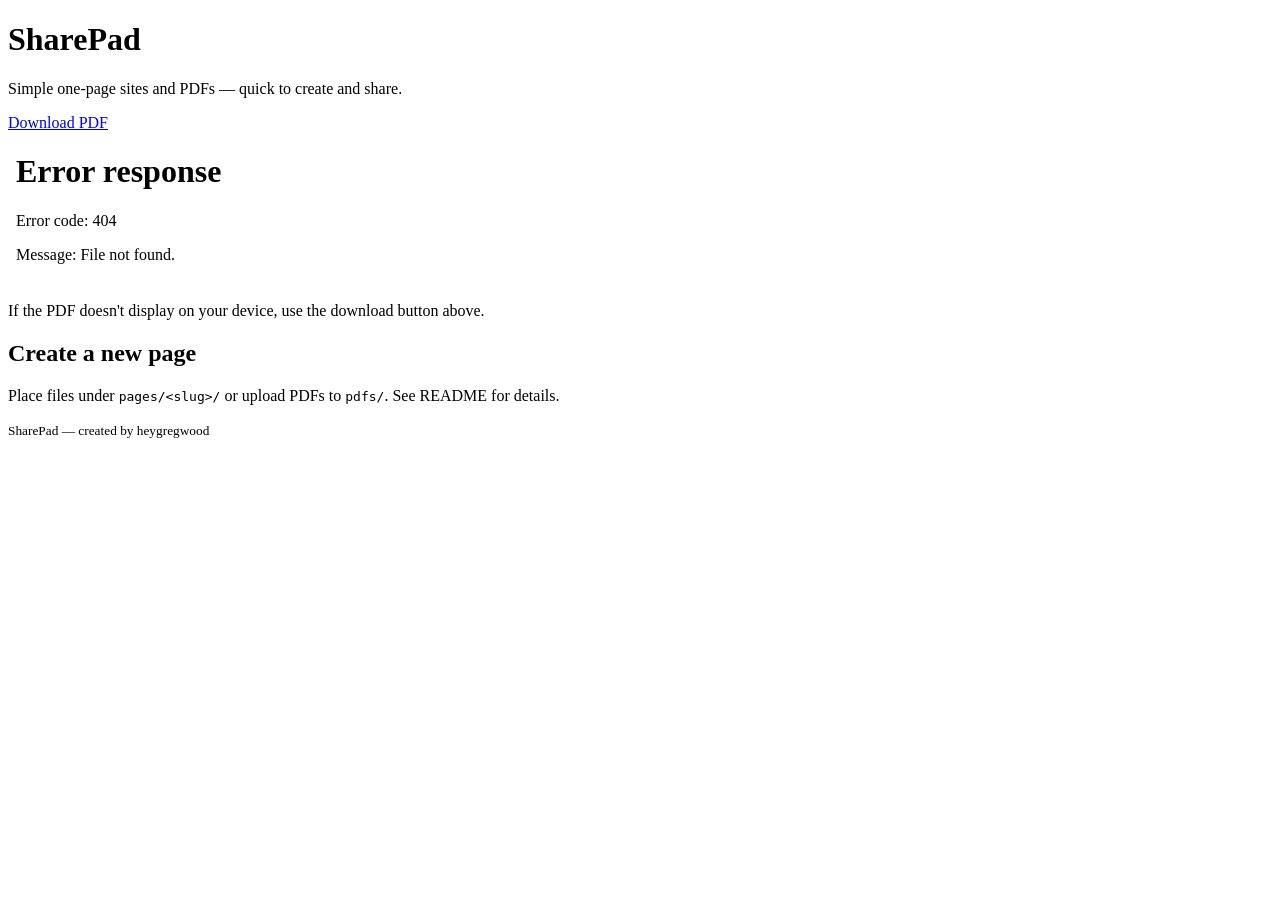
==== index.html @ 70a42d5b "Add initial HTML structure for SharePad" ====
<!doctype html>
<html lang="en">
<head>
  <meta charset="utf-8" />
  <meta name="viewport" content="width=device-width,initial-scale=1" />
  <title>SharePad — quick pages</title>
  <link rel="stylesheet" href="styles.css" />
</head>
<body>
  <header class="site-header">
    <h1>SharePad</h1>
    <p class="subtitle">Simple one‑page sites and PDFs — quick to create and share.</p>
  </header>

  <main class="content">
    <section class="pdf-preview">
      <a class="download-btn" href="pdfs/family-things-to-do.pdf" download>Download PDF</a>
      <div class="iframe-wrap">
        <iframe src="pdfs/family-things-to-do.pdf" title="PDF preview" frameborder="0"></iframe>
      </div>
      <p class="note">If the PDF doesn't display on your device, use the download button above.</p>
    </section>

    <section class="quick-links">
      <h2>Create a new page</h2>
      <p>Place files under <code>pages/&lt;slug&gt;/</code> or upload PDFs to <code>pdfs/</code>. See README for details.</p>
    </section>
  </main>

  <footer class="site-footer">
    <small>SharePad — created by heygregwood</small>
  </footer>
</body>
</html>
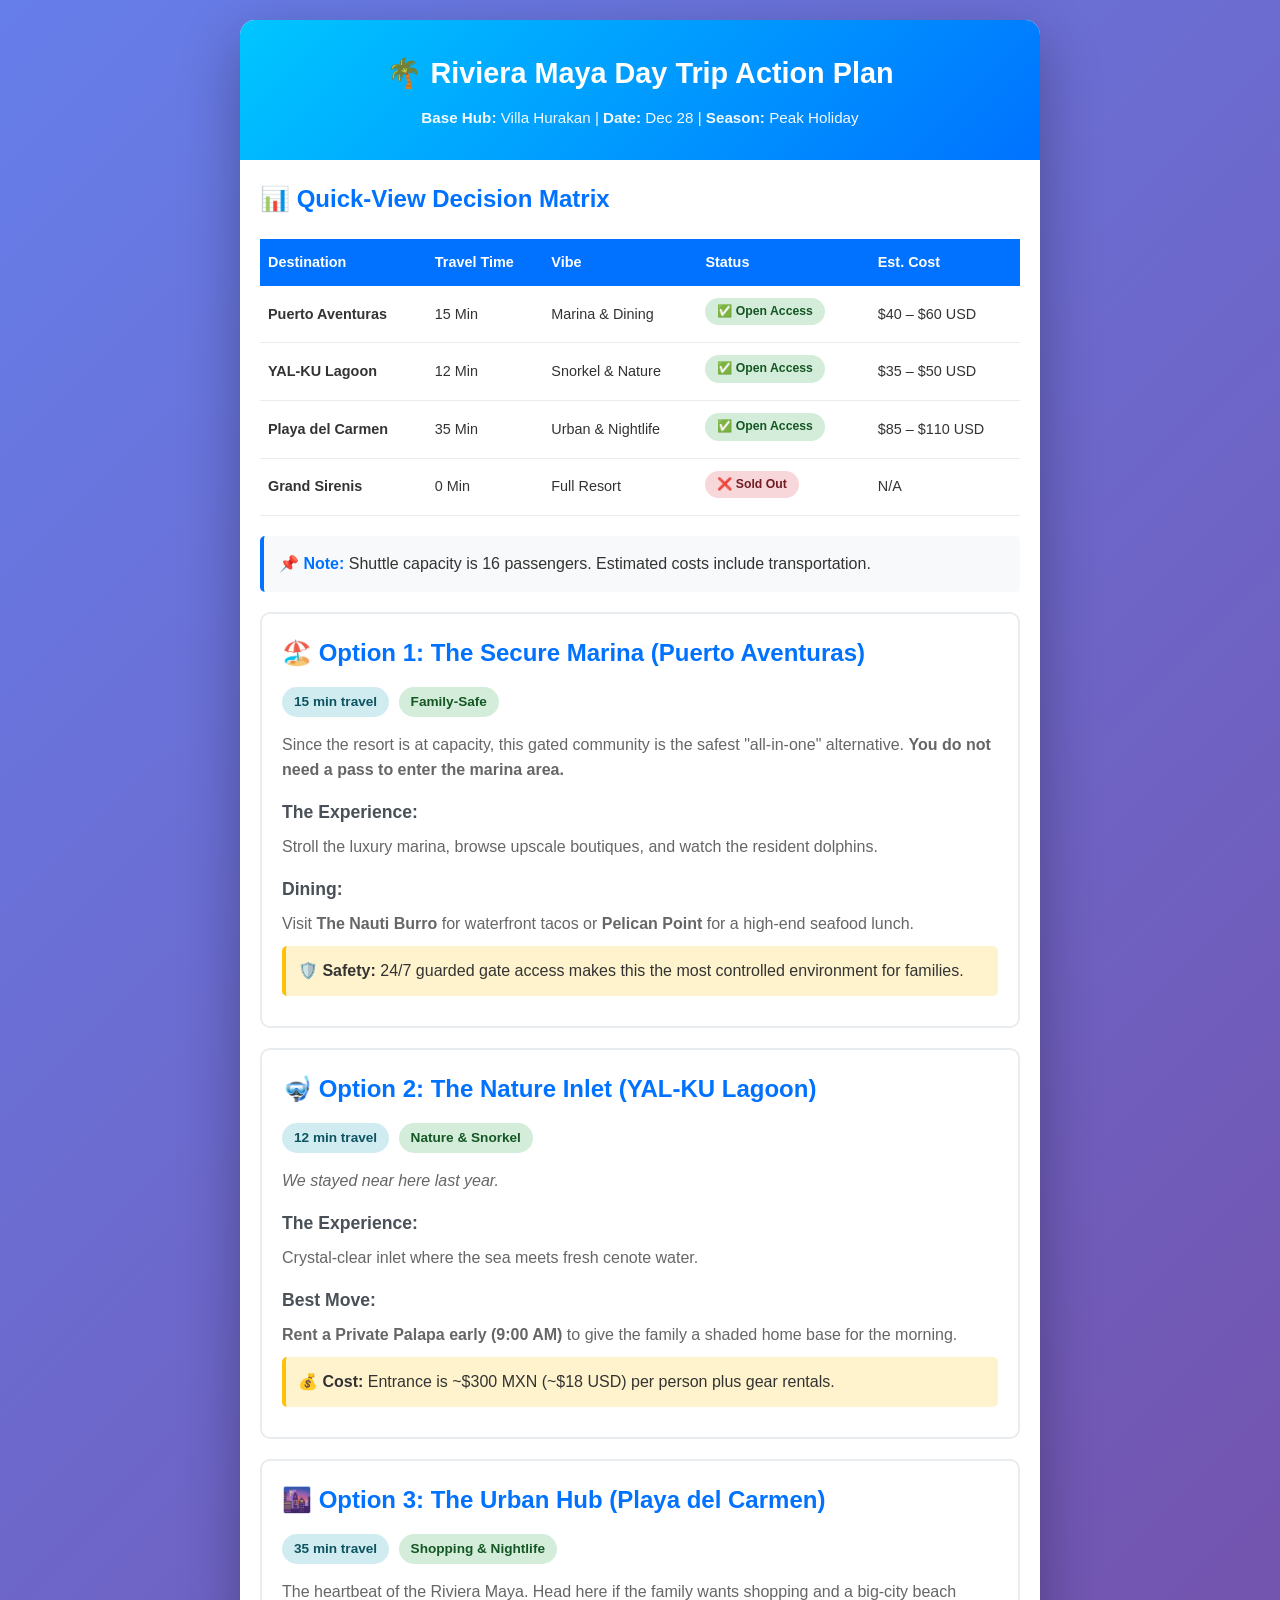
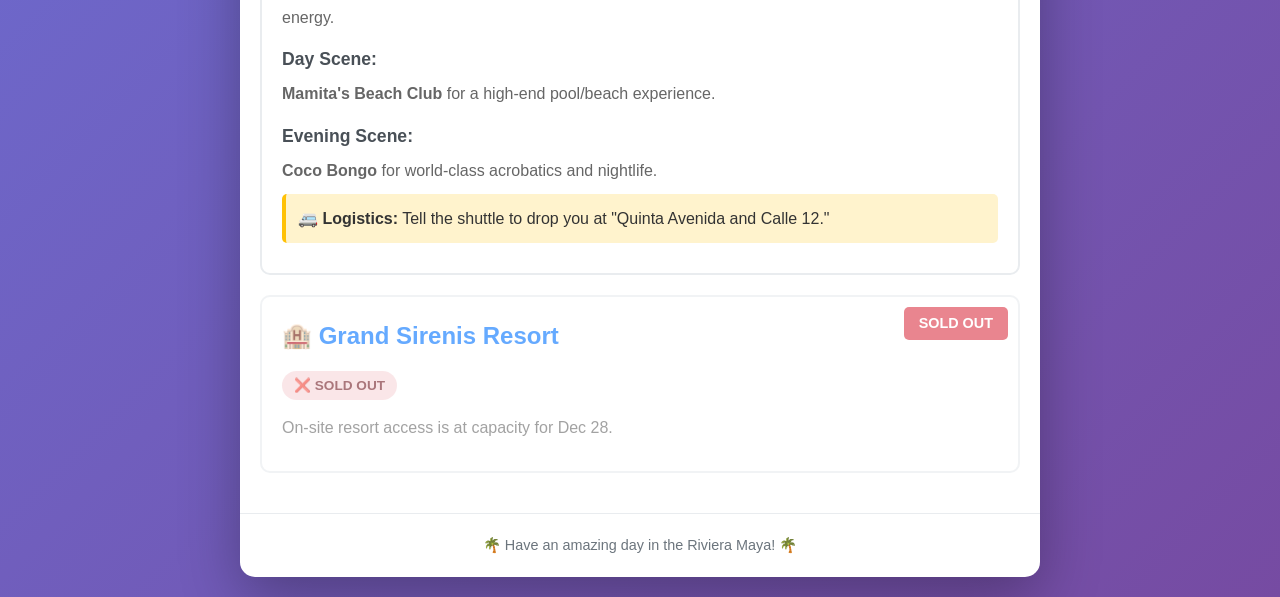
==== commit d78e1067: "Add Riviera Maya day trip options webpage" ====
--- a/index.html
+++ b/index.html
@@ -1,34 +1,340 @@
-<!doctype html>
+<!DOCTYPE html>
 <html lang="en">
 <head>
-  <meta charset="utf-8" />
-  <meta name="viewport" content="width=device-width,initial-scale=1" />
-  <title>SharePad — quick pages</title>
-  <link rel="stylesheet" href="styles.css" />
+    <meta charset="UTF-8">
+    <meta name="viewport" content="width=device-width, initial-scale=1.0">
+    <title>Riviera Maya Day Trip Options - Dec 28</title>
+    <style>
+        * {
+            margin: 0;
+            padding: 0;
+            box-sizing: border-box;
+        }
+
+        body {
+            font-family: -apple-system, BlinkMacSystemFont, 'Segoe UI', Roboto, Oxygen, Ubuntu, Cantarell, sans-serif;
+            line-height: 1.6;
+            color: #333;
+            background: linear-gradient(135deg, #667eea 0%, #764ba2 100%);
+            padding: 20px;
+            min-height: 100vh;
+        }
+
+        .container {
+            max-width: 800px;
+            margin: 0 auto;
+            background: white;
+            border-radius: 15px;
+            box-shadow: 0 20px 60px rgba(0,0,0,0.3);
+            overflow: hidden;
+        }
+
+        header {
+            background: linear-gradient(135deg, #00c6ff 0%, #0072ff 100%);
+            color: white;
+            padding: 30px 20px;
+            text-align: center;
+        }
+
+        header h1 {
+            font-size: 1.8em;
+            margin-bottom: 10px;
+        }
+
+        header p {
+            font-size: 0.95em;
+            opacity: 0.95;
+        }
+
+        .content {
+            padding: 20px;
+        }
+
+        .info-box {
+            background: #f8f9fa;
+            border-left: 4px solid #0072ff;
+            padding: 15px;
+            margin-bottom: 20px;
+            border-radius: 5px;
+        }
+
+        .info-box strong {
+            color: #0072ff;
+        }
+
+        .decision-matrix {
+            overflow-x: auto;
+            margin: 20px 0;
+        }
+
+        table {
+            width: 100%;
+            border-collapse: collapse;
+            font-size: 0.9em;
+            background: white;
+            box-shadow: 0 2px 10px rgba(0,0,0,0.1);
+        }
+
+        th {
+            background: #0072ff;
+            color: white;
+            padding: 12px 8px;
+            text-align: left;
+            font-weight: 600;
+        }
+
+        td {
+            padding: 12px 8px;
+            border-bottom: 1px solid #e9ecef;
+        }
+
+        tr:hover {
+            background: #f8f9fa;
+        }
+
+        .option {
+            background: white;
+            border: 2px solid #e9ecef;
+            border-radius: 10px;
+            padding: 20px;
+            margin-bottom: 20px;
+            transition: all 0.3s ease;
+        }
+
+        .option:hover {
+            border-color: #0072ff;
+            box-shadow: 0 5px 15px rgba(0,114,255,0.2);
+        }
+
+        .option h2 {
+            color: #0072ff;
+            margin-bottom: 15px;
+            font-size: 1.5em;
+            display: flex;
+            align-items: center;
+            gap: 10px;
+        }
+
+        .option h3 {
+            color: #495057;
+            margin: 15px 0 8px 0;
+            font-size: 1.1em;
+        }
+
+        .option p {
+            margin-bottom: 10px;
+            color: #666;
+        }
+
+        .badge {
+            display: inline-block;
+            padding: 4px 12px;
+            border-radius: 20px;
+            font-size: 0.85em;
+            font-weight: 600;
+            margin-right: 5px;
+            margin-bottom: 5px;
+        }
+
+        .badge-success {
+            background: #d4edda;
+            color: #155724;
+        }
+
+        .badge-danger {
+            background: #f8d7da;
+            color: #721c24;
+        }
+
+        .badge-info {
+            background: #d1ecf1;
+            color: #0c5460;
+        }
+
+        .highlight {
+            background: #fff3cd;
+            border-left: 4px solid #ffc107;
+            padding: 12px;
+            margin: 10px 0;
+            border-radius: 5px;
+        }
+
+        .sold-out {
+            opacity: 0.6;
+            position: relative;
+        }
+
+        .sold-out::after {
+            content: "SOLD OUT";
+            position: absolute;
+            top: 10px;
+            right: 10px;
+            background: #dc3545;
+            color: white;
+            padding: 5px 15px;
+            border-radius: 5px;
+            font-weight: bold;
+            font-size: 0.9em;
+        }
+
+        footer {
+            text-align: center;
+            padding: 20px;
+            color: #6c757d;
+            font-size: 0.9em;
+            border-top: 1px solid #e9ecef;
+        }
+
+        @media (max-width: 600px) {
+            body {
+                padding: 10px;
+            }
+
+            header h1 {
+                font-size: 1.5em;
+            }
+
+            .content {
+                padding: 15px;
+            }
+
+            .option {
+                padding: 15px;
+            }
+
+            table {
+                font-size: 0.8em;
+            }
+
+            th, td {
+                padding: 8px 5px;
+            }
+        }
+    </style>
 </head>
 <body>
-  <header class="site-header">
-    <h1>SharePad</h1>
-    <p class="subtitle">Simple one‑page sites and PDFs — quick to create and share.</p>
-  </header>
-
-  <main class="content">
-    <section class="pdf-preview">
-      <a class="download-btn" href="pdfs/family-things-to-do.pdf" download>Download PDF</a>
-      <div class="iframe-wrap">
-        <iframe src="pdfs/family-things-to-do.pdf" title="PDF preview" frameborder="0"></iframe>
-      </div>
-      <p class="note">If the PDF doesn't display on your device, use the download button above.</p>
-    </section>
-
-    <section class="quick-links">
-      <h2>Create a new page</h2>
-      <p>Place files under <code>pages/&lt;slug&gt;/</code> or upload PDFs to <code>pdfs/</code>. See README for details.</p>
-    </section>
-  </main>
-
-  <footer class="site-footer">
-    <small>SharePad — created by heygregwood</small>
-  </footer>
+    <div class="container">
+        <header>
+            <h1>🌴 Riviera Maya Day Trip Action Plan</h1>
+            <p><strong>Base Hub:</strong> Villa Hurakan | <strong>Date:</strong> Dec 28 | <strong>Season:</strong> Peak Holiday</p>
+        </header>
+
+        <div class="content">
+            <h2 style="color: #0072ff; margin-bottom: 15px;">📊 Quick-View Decision Matrix</h2>
+
+            <div class="decision-matrix">
+                <table>
+                    <thead>
+                        <tr>
+                            <th>Destination</th>
+                            <th>Travel Time</th>
+                            <th>Vibe</th>
+                            <th>Status</th>
+                            <th>Est. Cost</th>
+                        </tr>
+                    </thead>
+                    <tbody>
+                        <tr>
+                            <td><strong>Puerto Aventuras</strong></td>
+                            <td>15 Min</td>
+                            <td>Marina & Dining</td>
+                            <td><span class="badge badge-success">✅ Open Access</span></td>
+                            <td>$40 – $60 USD</td>
+                        </tr>
+                        <tr>
+                            <td><strong>YAL-KU Lagoon</strong></td>
+                            <td>12 Min</td>
+                            <td>Snorkel & Nature</td>
+                            <td><span class="badge badge-success">✅ Open Access</span></td>
+                            <td>$35 – $50 USD</td>
+                        </tr>
+                        <tr>
+                            <td><strong>Playa del Carmen</strong></td>
+                            <td>35 Min</td>
+                            <td>Urban & Nightlife</td>
+                            <td><span class="badge badge-success">✅ Open Access</span></td>
+                            <td>$85 – $110 USD</td>
+                        </tr>
+                        <tr>
+                            <td><strong>Grand Sirenis</strong></td>
+                            <td>0 Min</td>
+                            <td>Full Resort</td>
+                            <td><span class="badge badge-danger">❌ Sold Out</span></td>
+                            <td>N/A</td>
+                        </tr>
+                    </tbody>
+                </table>
+            </div>
+
+            <div class="info-box">
+                <strong>📌 Note:</strong> Shuttle capacity is 16 passengers. Estimated costs include transportation.
+            </div>
+
+            <!-- Option 1 -->
+            <div class="option">
+                <h2>🏖️ Option 1: The Secure Marina (Puerto Aventuras)</h2>
+                <p><span class="badge badge-info">15 min travel</span> <span class="badge badge-success">Family-Safe</span></p>
+
+                <p>Since the resort is at capacity, this gated community is the safest "all-in-one" alternative. <strong>You do not need a pass to enter the marina area.</strong></p>
+
+                <h3>The Experience:</h3>
+                <p>Stroll the luxury marina, browse upscale boutiques, and watch the resident dolphins.</p>
+
+                <h3>Dining:</h3>
+                <p>Visit <strong>The Nauti Burro</strong> for waterfront tacos or <strong>Pelican Point</strong> for a high-end seafood lunch.</p>
+
+                <div class="highlight">
+                    <strong>🛡️ Safety:</strong> 24/7 guarded gate access makes this the most controlled environment for families.
+                </div>
+            </div>
+
+            <!-- Option 2 -->
+            <div class="option">
+                <h2>🤿 Option 2: The Nature Inlet (YAL-KU Lagoon)</h2>
+                <p><span class="badge badge-info">12 min travel</span> <span class="badge badge-success">Nature & Snorkel</span></p>
+
+                <p><em>We stayed near here last year.</em></p>
+
+                <h3>The Experience:</h3>
+                <p>Crystal-clear inlet where the sea meets fresh cenote water.</p>
+
+                <h3>Best Move:</h3>
+                <p><strong>Rent a Private Palapa early (9:00 AM)</strong> to give the family a shaded home base for the morning.</p>
+
+                <div class="highlight">
+                    <strong>💰 Cost:</strong> Entrance is ~$300 MXN (~$18 USD) per person plus gear rentals.
+                </div>
+            </div>
+
+            <!-- Option 3 -->
+            <div class="option">
+                <h2>🌆 Option 3: The Urban Hub (Playa del Carmen)</h2>
+                <p><span class="badge badge-info">35 min travel</span> <span class="badge badge-success">Shopping & Nightlife</span></p>
+
+                <p>The heartbeat of the Riviera Maya. Head here if the family wants shopping and a big-city beach energy.</p>
+
+                <h3>Day Scene:</h3>
+                <p><strong>Mamita's Beach Club</strong> for a high-end pool/beach experience.</p>
+
+                <h3>Evening Scene:</h3>
+                <p><strong>Coco Bongo</strong> for world-class acrobatics and nightlife.</p>
+
+                <div class="highlight">
+                    <strong>🚐 Logistics:</strong> Tell the shuttle to drop you at "Quinta Avenida and Calle 12."
+                </div>
+            </div>
+
+            <!-- Grand Sirenis - Sold Out -->
+            <div class="option sold-out">
+                <h2>🏨 Grand Sirenis Resort</h2>
+                <p><span class="badge badge-danger">❌ SOLD OUT</span></p>
+                <p>On-site resort access is at capacity for Dec 28.</p>
+            </div>
+        </div>
+
+        <footer>
+            <p>🌴 Have an amazing day in the Riviera Maya! 🌴</p>
+        </footer>
+    </div>
 </body>
 </html>
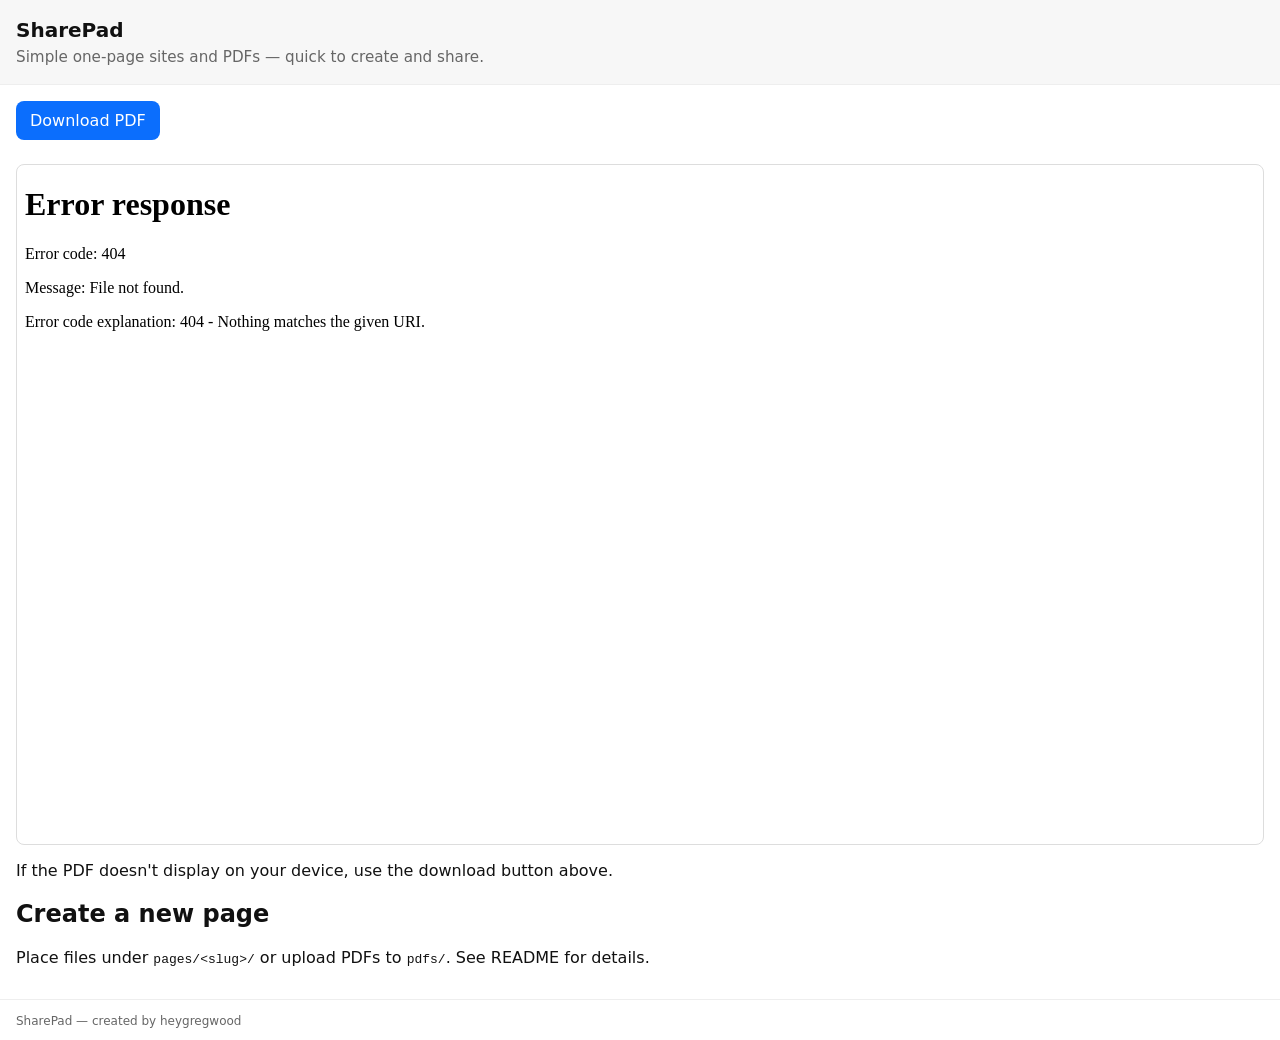
==== commit d0661420: "Merge existing site with new Riviera Maya page" ====
--- a/index.html
+++ b/index.html
@@ -1,340 +1,34 @@
-<!DOCTYPE html>
+<!doctype html>
 <html lang="en">
 <head>
-    <meta charset="UTF-8">
-    <meta name="viewport" content="width=device-width, initial-scale=1.0">
-    <title>Riviera Maya Day Trip Options - Dec 28</title>
-    <style>
-        * {
-            margin: 0;
-            padding: 0;
-            box-sizing: border-box;
-        }
-
-        body {
-            font-family: -apple-system, BlinkMacSystemFont, 'Segoe UI', Roboto, Oxygen, Ubuntu, Cantarell, sans-serif;
-            line-height: 1.6;
-            color: #333;
-            background: linear-gradient(135deg, #667eea 0%, #764ba2 100%);
-            padding: 20px;
-            min-height: 100vh;
-        }
-
-        .container {
-            max-width: 800px;
-            margin: 0 auto;
-            background: white;
-            border-radius: 15px;
-            box-shadow: 0 20px 60px rgba(0,0,0,0.3);
-            overflow: hidden;
-        }
-
-        header {
-            background: linear-gradient(135deg, #00c6ff 0%, #0072ff 100%);
-            color: white;
-            padding: 30px 20px;
-            text-align: center;
-        }
-
-        header h1 {
-            font-size: 1.8em;
-            margin-bottom: 10px;
-        }
-
-        header p {
-            font-size: 0.95em;
-            opacity: 0.95;
-        }
-
-        .content {
-            padding: 20px;
-        }
-
-        .info-box {
-            background: #f8f9fa;
-            border-left: 4px solid #0072ff;
-            padding: 15px;
-            margin-bottom: 20px;
-            border-radius: 5px;
-        }
-
-        .info-box strong {
-            color: #0072ff;
-        }
-
-        .decision-matrix {
-            overflow-x: auto;
-            margin: 20px 0;
-        }
-
-        table {
-            width: 100%;
-            border-collapse: collapse;
-            font-size: 0.9em;
-            background: white;
-            box-shadow: 0 2px 10px rgba(0,0,0,0.1);
-        }
-
-        th {
-            background: #0072ff;
-            color: white;
-            padding: 12px 8px;
-            text-align: left;
-            font-weight: 600;
-        }
-
-        td {
-            padding: 12px 8px;
-            border-bottom: 1px solid #e9ecef;
-        }
-
-        tr:hover {
-            background: #f8f9fa;
-        }
-
-        .option {
-            background: white;
-            border: 2px solid #e9ecef;
-            border-radius: 10px;
-            padding: 20px;
-            margin-bottom: 20px;
-            transition: all 0.3s ease;
-        }
-
-        .option:hover {
-            border-color: #0072ff;
-            box-shadow: 0 5px 15px rgba(0,114,255,0.2);
-        }
-
-        .option h2 {
-            color: #0072ff;
-            margin-bottom: 15px;
-            font-size: 1.5em;
-            display: flex;
-            align-items: center;
-            gap: 10px;
-        }
-
-        .option h3 {
-            color: #495057;
-            margin: 15px 0 8px 0;
-            font-size: 1.1em;
-        }
-
-        .option p {
-            margin-bottom: 10px;
-            color: #666;
-        }
-
-        .badge {
-            display: inline-block;
-            padding: 4px 12px;
-            border-radius: 20px;
-            font-size: 0.85em;
-            font-weight: 600;
-            margin-right: 5px;
-            margin-bottom: 5px;
-        }
-
-        .badge-success {
-            background: #d4edda;
-            color: #155724;
-        }
-
-        .badge-danger {
-            background: #f8d7da;
-            color: #721c24;
-        }
-
-        .badge-info {
-            background: #d1ecf1;
-            color: #0c5460;
-        }
-
-        .highlight {
-            background: #fff3cd;
-            border-left: 4px solid #ffc107;
-            padding: 12px;
-            margin: 10px 0;
-            border-radius: 5px;
-        }
-
-        .sold-out {
-            opacity: 0.6;
-            position: relative;
-        }
-
-        .sold-out::after {
-            content: "SOLD OUT";
-            position: absolute;
-            top: 10px;
-            right: 10px;
-            background: #dc3545;
-            color: white;
-            padding: 5px 15px;
-            border-radius: 5px;
-            font-weight: bold;
-            font-size: 0.9em;
-        }
-
-        footer {
-            text-align: center;
-            padding: 20px;
-            color: #6c757d;
-            font-size: 0.9em;
-            border-top: 1px solid #e9ecef;
-        }
-
-        @media (max-width: 600px) {
-            body {
-                padding: 10px;
-            }
-
-            header h1 {
-                font-size: 1.5em;
-            }
-
-            .content {
-                padding: 15px;
-            }
-
-            .option {
-                padding: 15px;
-            }
-
-            table {
-                font-size: 0.8em;
-            }
-
-            th, td {
-                padding: 8px 5px;
-            }
-        }
-    </style>
+  <meta charset="utf-8" />
+  <meta name="viewport" content="width=device-width,initial-scale=1" />
+  <title>SharePad — quick pages</title>
+  <link rel="stylesheet" href="styles.css" />
 </head>
 <body>
-    <div class="container">
-        <header>
-            <h1>🌴 Riviera Maya Day Trip Action Plan</h1>
-            <p><strong>Base Hub:</strong> Villa Hurakan | <strong>Date:</strong> Dec 28 | <strong>Season:</strong> Peak Holiday</p>
-        </header>
+  <header class="site-header">
+    <h1>SharePad</h1>
+    <p class="subtitle">Simple one‑page sites and PDFs — quick to create and share.</p>
+  </header>
 
-        <div class="content">
-            <h2 style="color: #0072ff; margin-bottom: 15px;">📊 Quick-View Decision Matrix</h2>
+  <main class="content">
+    <section class="pdf-preview">
+      <a class="download-btn" href="pdfs/family-things-to-do.pdf" download>Download PDF</a>
+      <div class="iframe-wrap">
+        <iframe src="pdfs/family-things-to-do.pdf" title="PDF preview" frameborder="0"></iframe>
+      </div>
+      <p class="note">If the PDF doesn't display on your device, use the download button above.</p>
+    </section>
 
-            <div class="decision-matrix">
-                <table>
-                    <thead>
-                        <tr>
-                            <th>Destination</th>
-                            <th>Travel Time</th>
-                            <th>Vibe</th>
-                            <th>Status</th>
-                            <th>Est. Cost</th>
-                        </tr>
-                    </thead>
-                    <tbody>
-                        <tr>
-                            <td><strong>Puerto Aventuras</strong></td>
-                            <td>15 Min</td>
-                            <td>Marina & Dining</td>
-                            <td><span class="badge badge-success">✅ Open Access</span></td>
-                            <td>$40 – $60 USD</td>
-                        </tr>
-                        <tr>
-                            <td><strong>YAL-KU Lagoon</strong></td>
-                            <td>12 Min</td>
-                            <td>Snorkel & Nature</td>
-                            <td><span class="badge badge-success">✅ Open Access</span></td>
-                            <td>$35 – $50 USD</td>
-                        </tr>
-                        <tr>
-                            <td><strong>Playa del Carmen</strong></td>
-                            <td>35 Min</td>
-                            <td>Urban & Nightlife</td>
-                            <td><span class="badge badge-success">✅ Open Access</span></td>
-                            <td>$85 – $110 USD</td>
-                        </tr>
-                        <tr>
-                            <td><strong>Grand Sirenis</strong></td>
-                            <td>0 Min</td>
-                            <td>Full Resort</td>
-                            <td><span class="badge badge-danger">❌ Sold Out</span></td>
-                            <td>N/A</td>
-                        </tr>
-                    </tbody>
-                </table>
-            </div>
+    <section class="quick-links">
+      <h2>Create a new page</h2>
+      <p>Place files under <code>pages/&lt;slug&gt;/</code> or upload PDFs to <code>pdfs/</code>. See README for details.</p>
+    </section>
+  </main>
 
-            <div class="info-box">
-                <strong>📌 Note:</strong> Shuttle capacity is 16 passengers. Estimated costs include transportation.
-            </div>
-
-            <!-- Option 1 -->
-            <div class="option">
-                <h2>🏖️ Option 1: The Secure Marina (Puerto Aventuras)</h2>
-                <p><span class="badge badge-info">15 min travel</span> <span class="badge badge-success">Family-Safe</span></p>
-
-                <p>Since the resort is at capacity, this gated community is the safest "all-in-one" alternative. <strong>You do not need a pass to enter the marina area.</strong></p>
-
-                <h3>The Experience:</h3>
-                <p>Stroll the luxury marina, browse upscale boutiques, and watch the resident dolphins.</p>
-
-                <h3>Dining:</h3>
-                <p>Visit <strong>The Nauti Burro</strong> for waterfront tacos or <strong>Pelican Point</strong> for a high-end seafood lunch.</p>
-
-                <div class="highlight">
-                    <strong>🛡️ Safety:</strong> 24/7 guarded gate access makes this the most controlled environment for families.
-                </div>
-            </div>
-
-            <!-- Option 2 -->
-            <div class="option">
-                <h2>🤿 Option 2: The Nature Inlet (YAL-KU Lagoon)</h2>
-                <p><span class="badge badge-info">12 min travel</span> <span class="badge badge-success">Nature & Snorkel</span></p>
-
-                <p><em>We stayed near here last year.</em></p>
-
-                <h3>The Experience:</h3>
-                <p>Crystal-clear inlet where the sea meets fresh cenote water.</p>
-
-                <h3>Best Move:</h3>
-                <p><strong>Rent a Private Palapa early (9:00 AM)</strong> to give the family a shaded home base for the morning.</p>
-
-                <div class="highlight">
-                    <strong>💰 Cost:</strong> Entrance is ~$300 MXN (~$18 USD) per person plus gear rentals.
-                </div>
-            </div>
-
-            <!-- Option 3 -->
-            <div class="option">
-                <h2>🌆 Option 3: The Urban Hub (Playa del Carmen)</h2>
-                <p><span class="badge badge-info">35 min travel</span> <span class="badge badge-success">Shopping & Nightlife</span></p>
-
-                <p>The heartbeat of the Riviera Maya. Head here if the family wants shopping and a big-city beach energy.</p>
-
-                <h3>Day Scene:</h3>
-                <p><strong>Mamita's Beach Club</strong> for a high-end pool/beach experience.</p>
-
-                <h3>Evening Scene:</h3>
-                <p><strong>Coco Bongo</strong> for world-class acrobatics and nightlife.</p>
-
-                <div class="highlight">
-                    <strong>🚐 Logistics:</strong> Tell the shuttle to drop you at "Quinta Avenida and Calle 12."
-                </div>
-            </div>
-
-            <!-- Grand Sirenis - Sold Out -->
-            <div class="option sold-out">
-                <h2>🏨 Grand Sirenis Resort</h2>
-                <p><span class="badge badge-danger">❌ SOLD OUT</span></p>
-                <p>On-site resort access is at capacity for Dec 28.</p>
-            </div>
-        </div>
-
-        <footer>
-            <p>🌴 Have an amazing day in the Riviera Maya! 🌴</p>
-        </footer>
-    </div>
+  <footer class="site-footer">
+    <small>SharePad — created by heygregwood</small>
+  </footer>
 </body>
 </html>
--- a/styles.css
+++ b/styles.css
@@ -0,0 +1,15 @@
+:root{--bg:#fff;--accent:#0b6efd;--muted:#666}
+*{box-sizing:border-box}
+html,body{margin:0;padding:0;font-family:system-ui,-apple-system,Segoe UI,Roboto,"Helvetica Neue",Arial;background:var(--bg);color:#111}
+.site-header{padding:18px 16px;background:#f7f7f7;border-bottom:1px solid #eee}
+.site-header h1{margin:0;font-size:1.25rem}
+.subtitle{margin:6px 0 0;color:var(--muted);font-size:.95rem}
+.content{padding:16px}
+.download-btn{display:inline-block;padding:10px 14px;background:var(--accent);color:#fff;border-radius:8px;text-decoration:none;margin-bottom:12px}
+.iframe-wrap{margin-top:12px;border:1px solid #ddd;border-radius:8px;overflow:hidden;background:#fff}
+.iframe-wrap iframe{width:100%;height:60vh;border:0}
+.quick-links h2{margin-top:20px}
+.site-footer{padding:12px 16px;border-top:1px solid #eee;color:var(--muted);font-size:.9rem}
+@media(min-width:760px){
+  .iframe-wrap iframe{height:75vh}
+}
